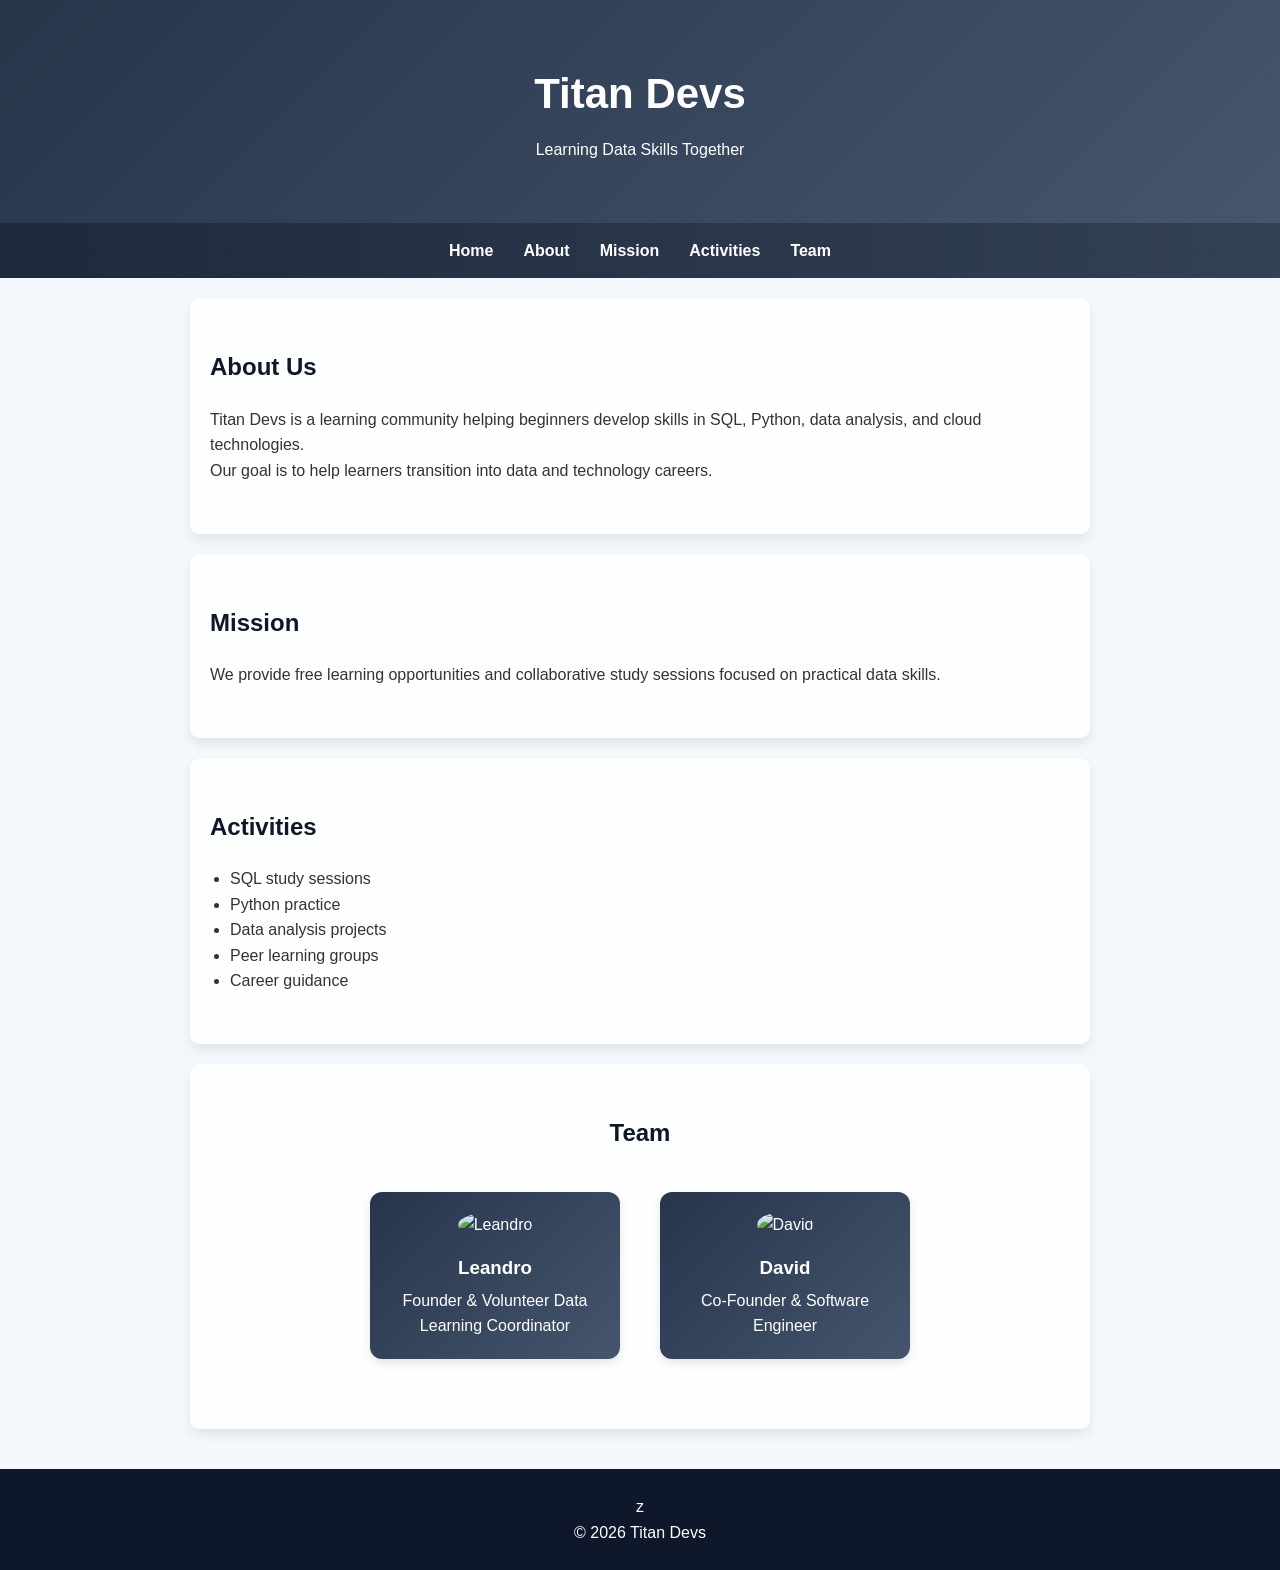
==== index.html @ fba9ceab "Revamp index.html structure and content" ====
<!DOCTYPE html>
<html lang="en">
<head>
<meta charset="UTF-8">
<meta name="viewport" content="width=device-width, initial-scale=1.0">

<title>Titan Devs</title>

<link rel="stylesheet" href="style.css">

</head>

<body>

<header>
<h1>Titan Devs</h1>
<p>Learning Data Skills Together</p>
</header>

<nav>
<a href="index.html">Home</a>
<a href="about.html">About</a>
<a href="mission.html">Mission</a>
<a href="activities.html">Activities</a>
<a href="team.html">Team</a>
</nav>

<section id="about">
<h2>About Us</h2>

<p>
Titan Devs is a learning community helping beginners develop skills in SQL,
Python, data analysis, and cloud technologies.
</p>

<p>
Our goal is to help learners transition into data and technology careers.
</p>

</section>

<section id="mission">
<h2>Mission</h2>

<p>
We provide free learning opportunities and collaborative study sessions
focused on practical data skills.
</p>

</section>

<section id="activities">
<h2>Activities</h2>

<ul>
<li>SQL study sessions</li>
<li>Python practice</li>
<li>Data analysis projects</li>
<li>Peer learning groups</li>
<li>Career guidance</li>
</ul>
</section>

<section id="team">
<h2>Team</h2>

<div class="team-container">

  <div class="member">
    <img src="img/leandro.jpg" alt="Leandro">
    <h3>Leandro</h3>
    <p>Founder & Volunteer Data Learning Coordinator</p>
  </div>

  <div class="member">
    <img src="img/david.jpg" alt="David">
    <h3>David</h3>
    <p>Co-Founder & Software Engineer</p>
  </div>

</div>
</section>

<footer>z

<p>© 2026 Titan Devs</p>

</footer>

</body>
</html>
---- style.css ----
*{
margin:0;
padding:0;
box-sizing:border-box;
}

body{
font-family:Arial, Helvetica, sans-serif;
background:#f4f7fb;
color:#333;
line-height:1.6;
}

/* header */

header{
background: linear-gradient(135deg, #27354b, #44556d);
color:white;
text-align:center;
padding:60px 20px;
}

header h1{
font-size:42px;
margin-bottom:10px;
}

/* navigation */

nav{
background: linear-gradient(90deg, #1e293b, #334155);
display:flex;
justify-content:center;
gap:30px;
padding:15px;
}

nav a{
color:white;
text-decoration:red;
font-weight:bold;
}

nav a:hover{
color:#38bdf8;
}

/* sections */

section{
max-width:900px;
margin:auto;
padding:50px 20px;

background:rgba(255,255,255,0.85);
margin-top:20px;
border-radius:10px;
box-shadow:0 6px 12px rgba(0,0,0,0.08);

/* animación */
transition: transform 0.3s ease, box-shadow 0.3s ease;
}

section:hover{
transform: translateY(-6px);
box-shadow:0 12px 25px rgba(0,0,0,0.15);
}

section h2{
margin-bottom:20px;
color:#0f172a;
}

ul{
margin-left:20px;
}

/* cards feel */

section{
background:rgba(255,255,255,0.85);
margin-top:20px;
border-radius:10px;
box-shadow:0 6px 12px rgba(0,0,0,0.08);
}

/* footer */

footer{
margin-top:40px;
background:#0f172a;
color:white;
text-align:center;
padding:25px;
} 



#team{
text-align:center;
}

.team-container{
display:flex;
justify-content:center;
gap:40px;
flex-wrap:wrap;
padding:20px;
}

.member{
background: linear-gradient(135deg, #27354b, #44556d);
color:white;
padding:20px;
border-radius:12px;
box-shadow:0 4px 10px rgba(0,0,0,0.1);
width:250px;
}

.member img{
width:120px;
height:120px;
border-radius:50%;
object-fit:cover;
margin-bottom:15px;
}

.member h3{
margin-bottom:5px;
}
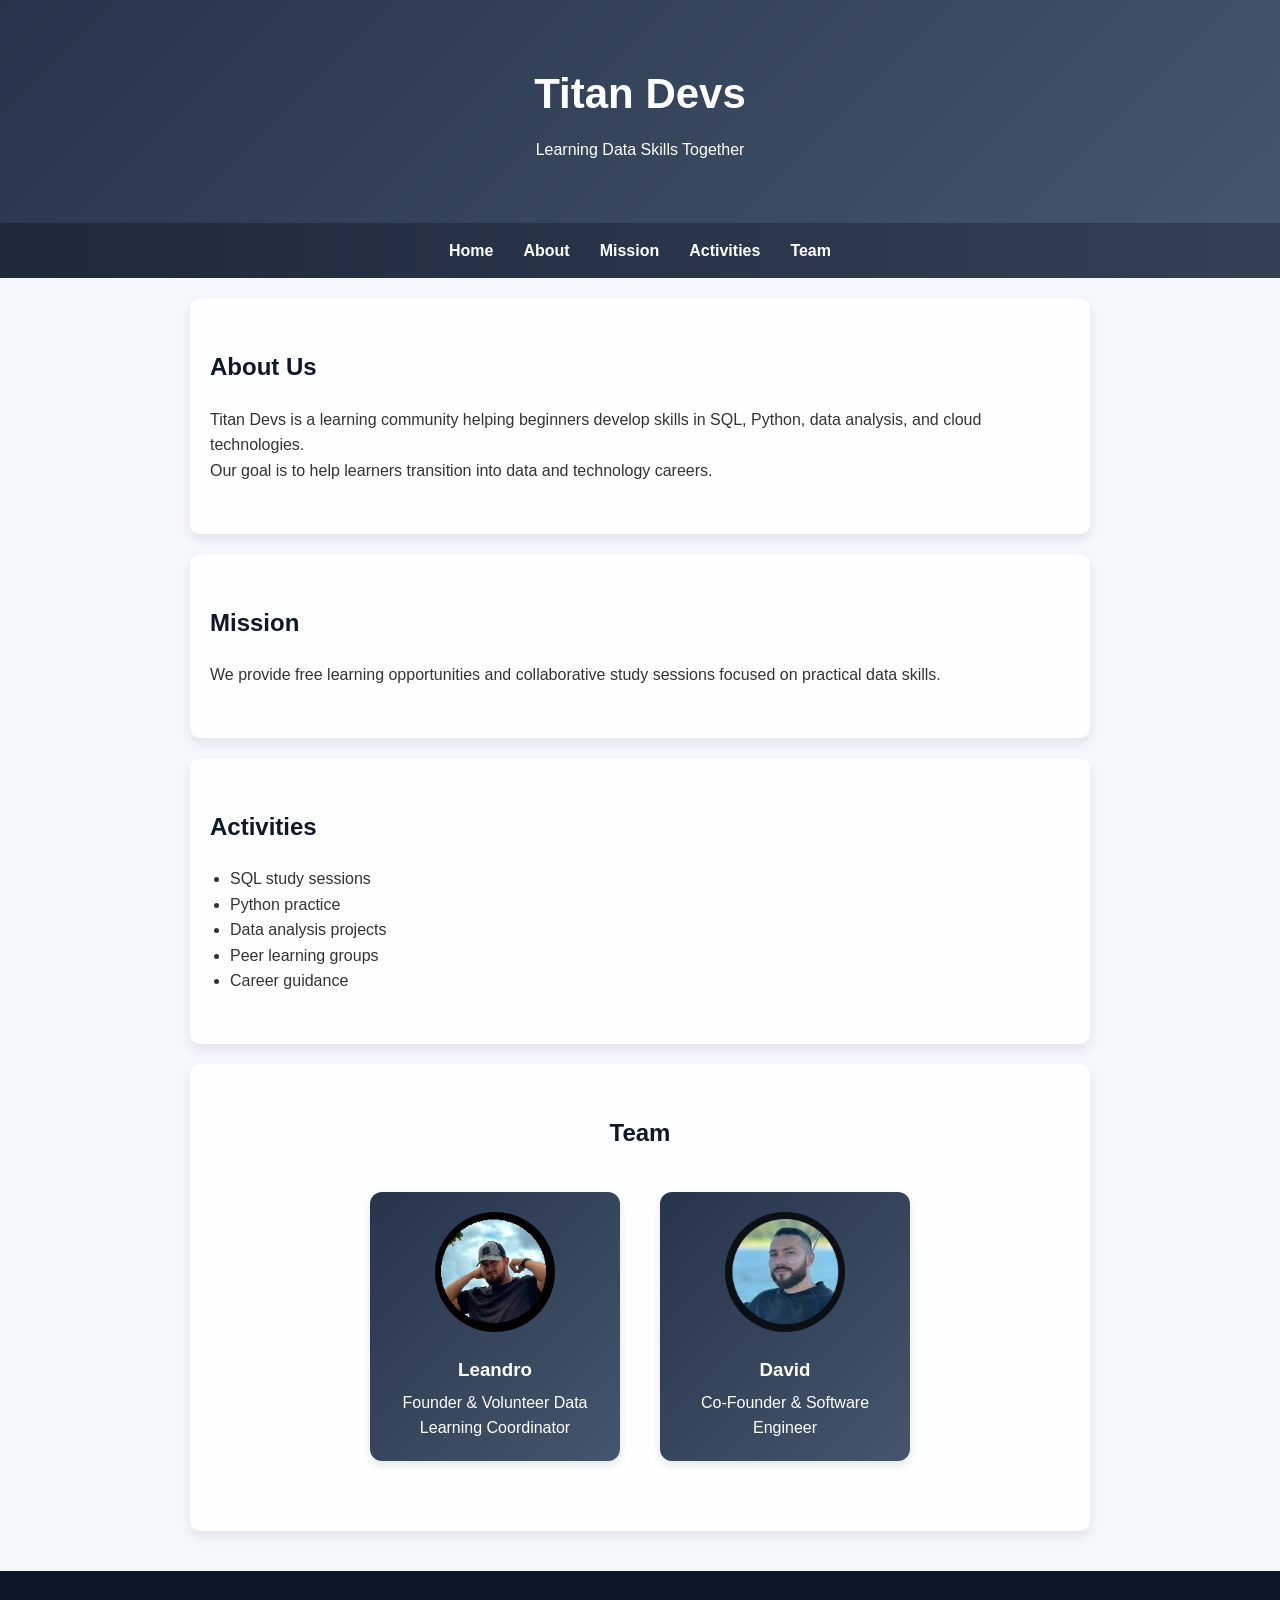
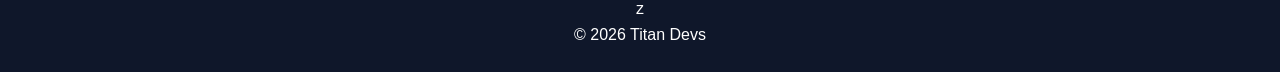
==== commit 52958a3b: "Fix image source paths for team member profiles Updated image source paths for team members." ====
--- a/index.html
+++ b/index.html
@@ -67,13 +67,13 @@
 <div class="team-container">
 
   <div class="member">
-    <img src="img/leandro.jpg" alt="Leandro">
+    <img src="leandro.jpg" alt="Leandro">
     <h3>Leandro</h3>
     <p>Founder & Volunteer Data Learning Coordinator</p>
   </div>
 
   <div class="member">
-    <img src="img/david.jpg" alt="David">
+    <img src="david.jpg" alt="David">
     <h3>David</h3>
     <p>Co-Founder & Software Engineer</p>
   </div>
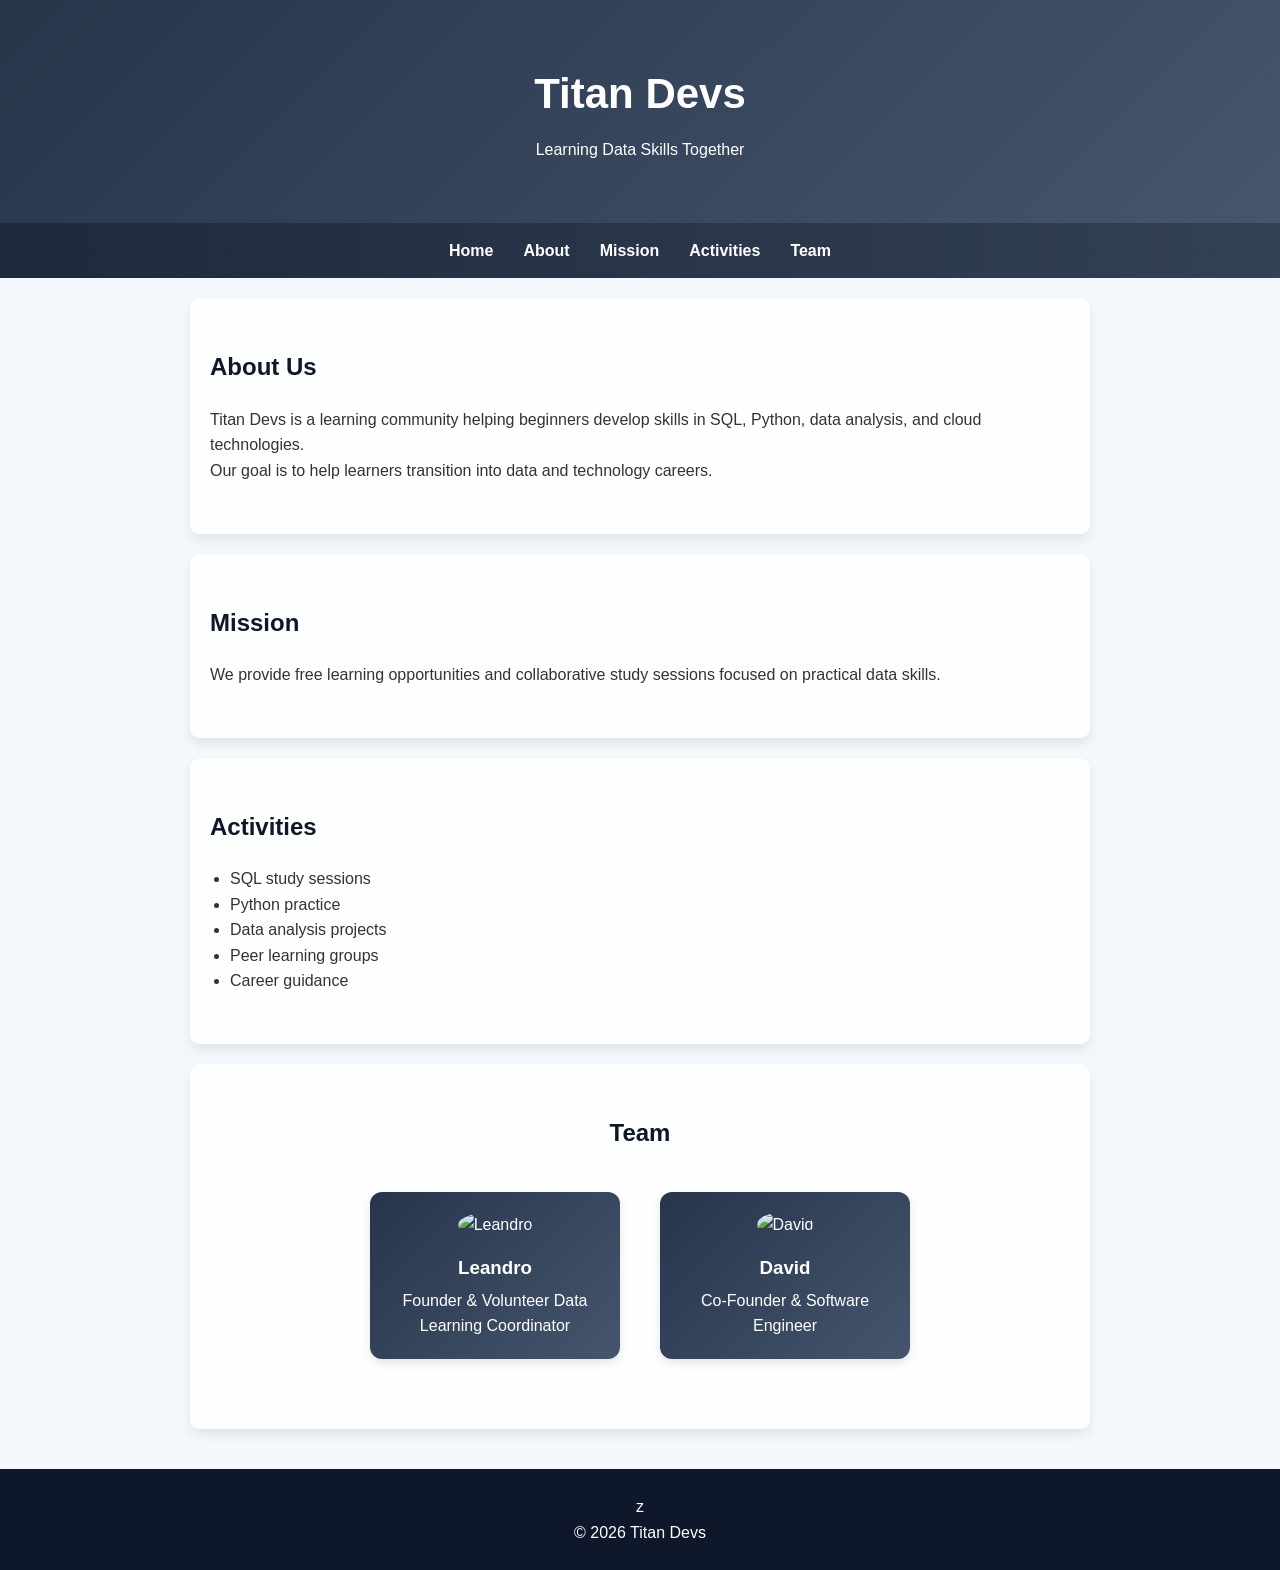
==== commit f1eb348c: "Fix image paths for team member profiles Updated image source paths for team members." ====
--- a/index.html
+++ b/index.html
@@ -67,13 +67,13 @@
 <div class="team-container">
 
   <div class="member">
-    <img src="leandro.jpg" alt="Leandro">
+    <img src="img/leandro.jpg" alt="Leandro">
     <h3>Leandro</h3>
     <p>Founder & Volunteer Data Learning Coordinator</p>
   </div>
 
   <div class="member">
-    <img src="david.jpg" alt="David">
+    <img src="img/david.jpg" alt="David">
     <h3>David</h3>
     <p>Co-Founder & Software Engineer</p>
   </div>
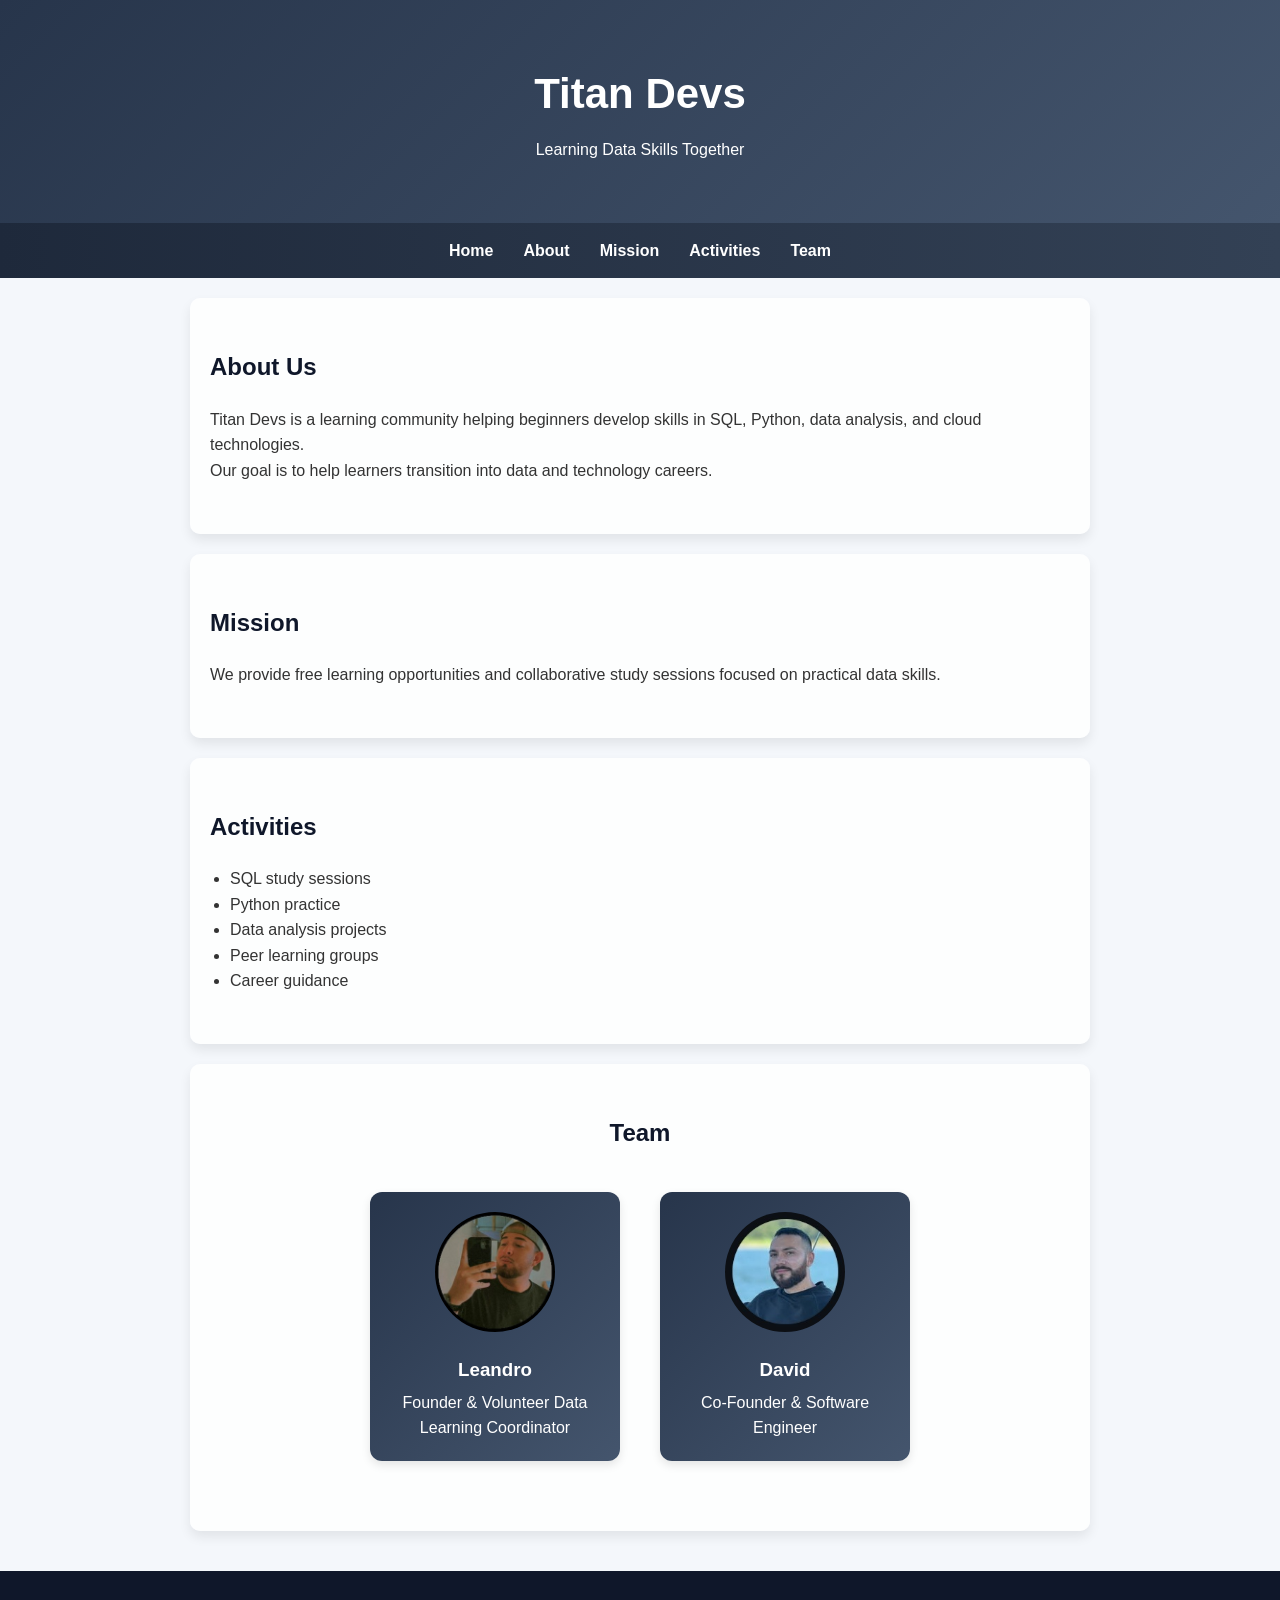
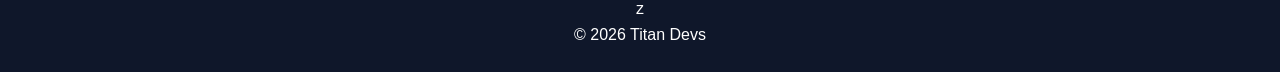
==== commit af7fceef: "Change Leandro's image format to .jpeg fixing path" ====
--- a/index.html
+++ b/index.html
@@ -67,7 +67,7 @@
 <div class="team-container">
 
   <div class="member">
-    <img src="img/leandro.jpg" alt="Leandro">
+    <img src="img/leandro.jpeg" alt="Leandro">
     <h3>Leandro</h3>
     <p>Founder & Volunteer Data Learning Coordinator</p>
   </div>
--- a/style.css
+++ b/style.css
@@ -37,7 +37,7 @@
 
 nav a{
 color:white;
-text-decoration:red;
+text-decoration:none;
 font-weight:bold;
 }
 
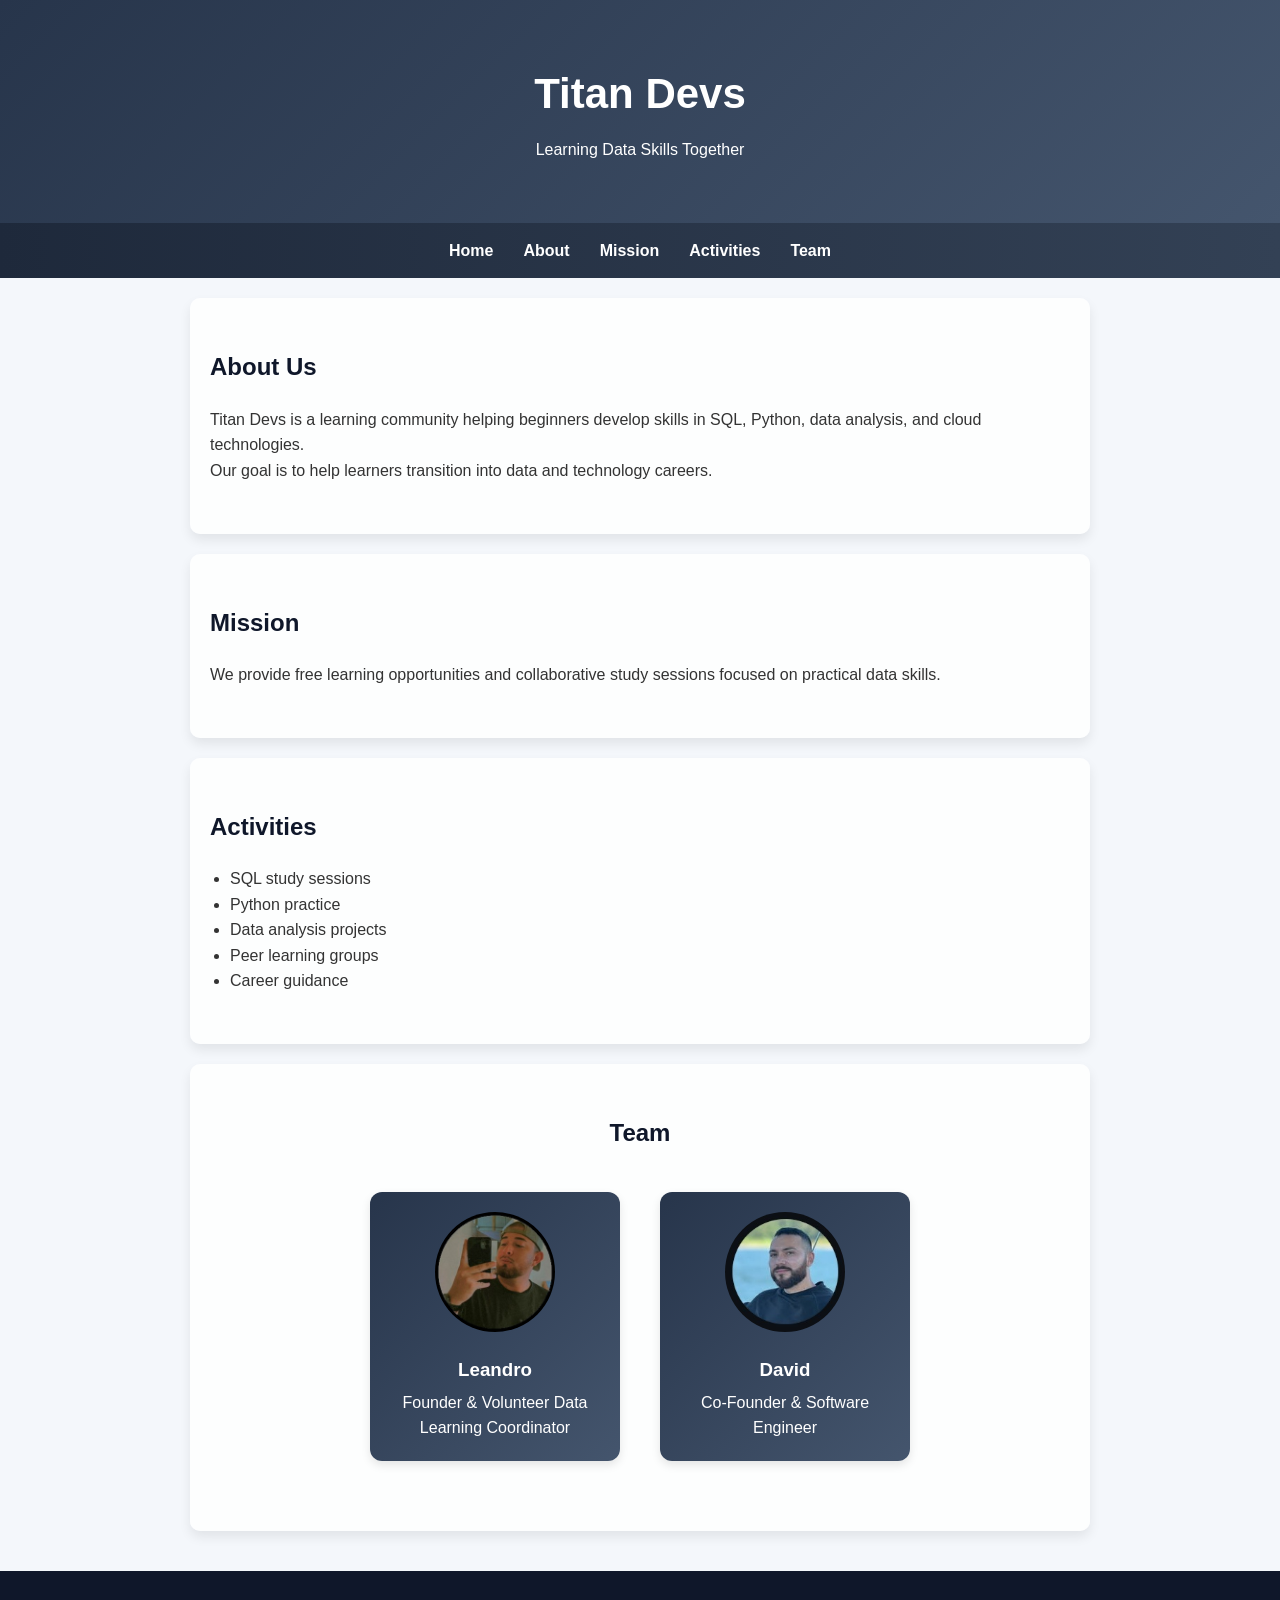
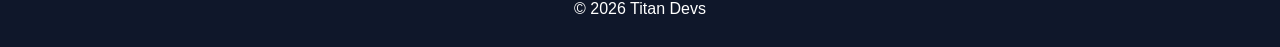
==== commit 789fa3ab: "Fix footer formatting in index.html" ====
--- a/index.html
+++ b/index.html
@@ -81,7 +81,7 @@
 </div>
 </section>
 
-<footer>z
+<footer>
 
 <p>© 2026 Titan Devs</p>
 
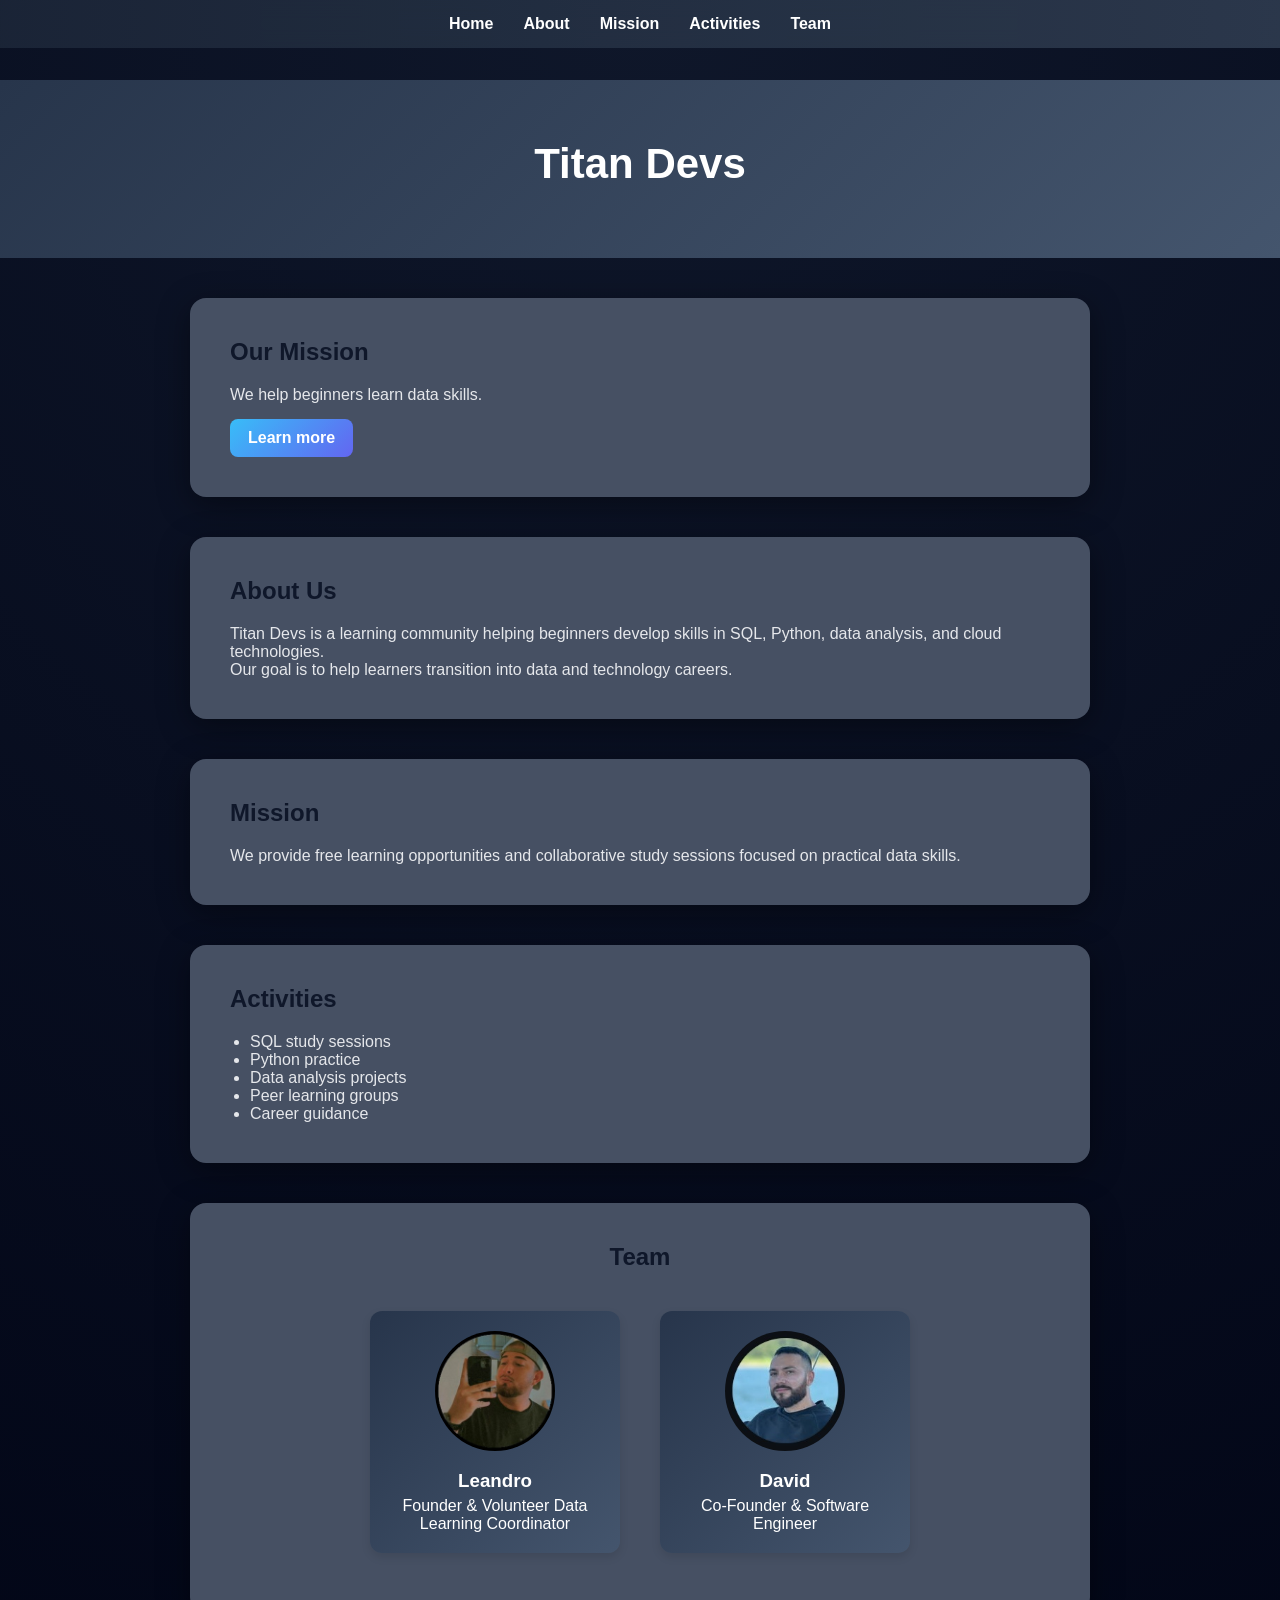
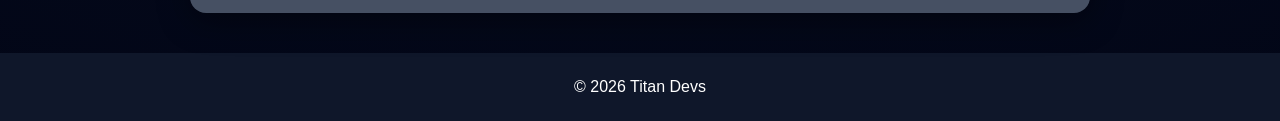
==== commit 0ef4373e: "Add card styling and fade-in effect to sections in HTML files" ====
--- a/index.html
+++ b/index.html
@@ -13,8 +13,7 @@
 <body>
 
 <header>
-<h1>Titan Devs</h1>
-<p>Learning Data Skills Together</p>
+  <h1>Titan Devs</h1>
 </header>
 
 <nav>
@@ -25,7 +24,13 @@
 <a href="team.html">Team</a>
 </nav>
 
-<section id="about">
+<section class="card-section">
+  <h2>Our Mission</h2>
+  <p>We help beginners learn data skills.</p>
+  <a href="mission.html" class="card-btn">Learn more</a>
+</section>
+
+<section id="about" class="card-section">
 <h2>About Us</h2>
 
 <p>
@@ -39,7 +44,7 @@
 
 </section>
 
-<section id="mission">
+<section id="mission" class="card-section">
 <h2>Mission</h2>
 
 <p>
@@ -49,7 +54,7 @@
 
 </section>
 
-<section id="activities">
+<section id="activities" class="card-section">
 <h2>Activities</h2>
 
 <ul>
@@ -61,7 +66,7 @@
 </ul>
 </section>
 
-<section id="team">
+<section id="team" class="card-section">
 <h2>Team</h2>
 
 <div class="team-container">
@@ -81,6 +86,7 @@
 </div>
 </section>
 
+
 <footer>
 
 <p>© 2026 Titan Devs</p>
--- a/style.css
+++ b/style.css
@@ -5,10 +5,13 @@
 }
 
 body{
-font-family:Arial, Helvetica, sans-serif;
-background:#f4f7fb;
-color:#333;
-line-height:1.6;
+margin:0;
+font-family: 'Inter', sans-serif;
+background: radial-gradient(circle at top, #0f172a, #020617);
+color:#e5e7eb;
+}
+body{
+padding-top:80px;
 }
 
 /* header */
@@ -25,45 +28,49 @@
 margin-bottom:10px;
 }
 
+/* hero section */
+.hero{
+    text-align: center;
+    padding: 140px 20px;
+}
+
 /* navigation */
 
 nav{
-background: linear-gradient(90deg, #1e293b, #334155);
+position:fixed;
+top:0;
+width:100%;
+
+background: linear-gradient(90deg, rgba(30,41,59,0.8), rgba(51,65,85,0.8));
+backdrop-filter: blur(10px);
+
 display:flex;
 justify-content:center;
 gap:30px;
 padding:15px;
+z-index:1000;
 }
 
 nav a{
 color:white;
 text-decoration:none;
 font-weight:bold;
-}
-
-nav a:hover{
-color:#38bdf8;
+transition: color 0.2s ease;
 }
 
 /* sections */
 
 section{
-max-width:900px;
-margin:auto;
-padding:50px 20px;
-
-background:rgba(255,255,255,0.85);
+background:rgba(115, 125, 155, 0.85);
 margin-top:20px;
 border-radius:10px;
 box-shadow:0 6px 12px rgba(0,0,0,0.08);
-
-/* animación */
-transition: transform 0.3s ease, box-shadow 0.3s ease;
+transition: transform 0.25s ease, box-shadow 0.25s ease;
 }
 
 section:hover{
-transform: translateY(-6px);
-box-shadow:0 12px 25px rgba(0,0,0,0.15);
+transform: translateY(-10px) scale(1.01);
+box-shadow:0 20px 40px rgba(0,0,0,0.3);
 }
 
 section h2{
@@ -78,7 +85,7 @@
 /* cards feel */
 
 section{
-background:rgba(255,255,255,0.85);
+background:rgba(115, 125, 155, 0.85);
 margin-top:20px;
 border-radius:10px;
 box-shadow:0 6px 12px rgba(0,0,0,0.08);
@@ -128,3 +135,39 @@
 .member h3{
 margin-bottom:5px;
 }
+
+/* card section NUEVO */
+.card-section{
+background:rgb(70, 80, 99);
+backdrop-filter: blur(12px);
+border-radius:16px;
+padding:40px;
+margin:40px auto;
+max-width:900px;
+box-shadow:0 8px 32px rgba(0,0,0,0.4);
+}
+
+
+
+
+.card-btn{
+display:inline-block;
+margin-top:15px;
+padding:10px 18px;
+background:linear-gradient(135deg,#38bdf8,#6366f1);
+color:white;
+text-decoration:none;
+border-radius:8px;
+font-weight:600;
+transition: all 0.3s ease;
+}
+
+.card-btn:hover{
+background:linear-gradient(135deg,#0ea5e9,#4f46e5);
+transform: translateY(-2px);
+box-shadow:0 8px 18px rgba(0,0,0,0.25);
+}
+
+.card-section:hover .card-btn{
+transform: translateX(0px);
+}
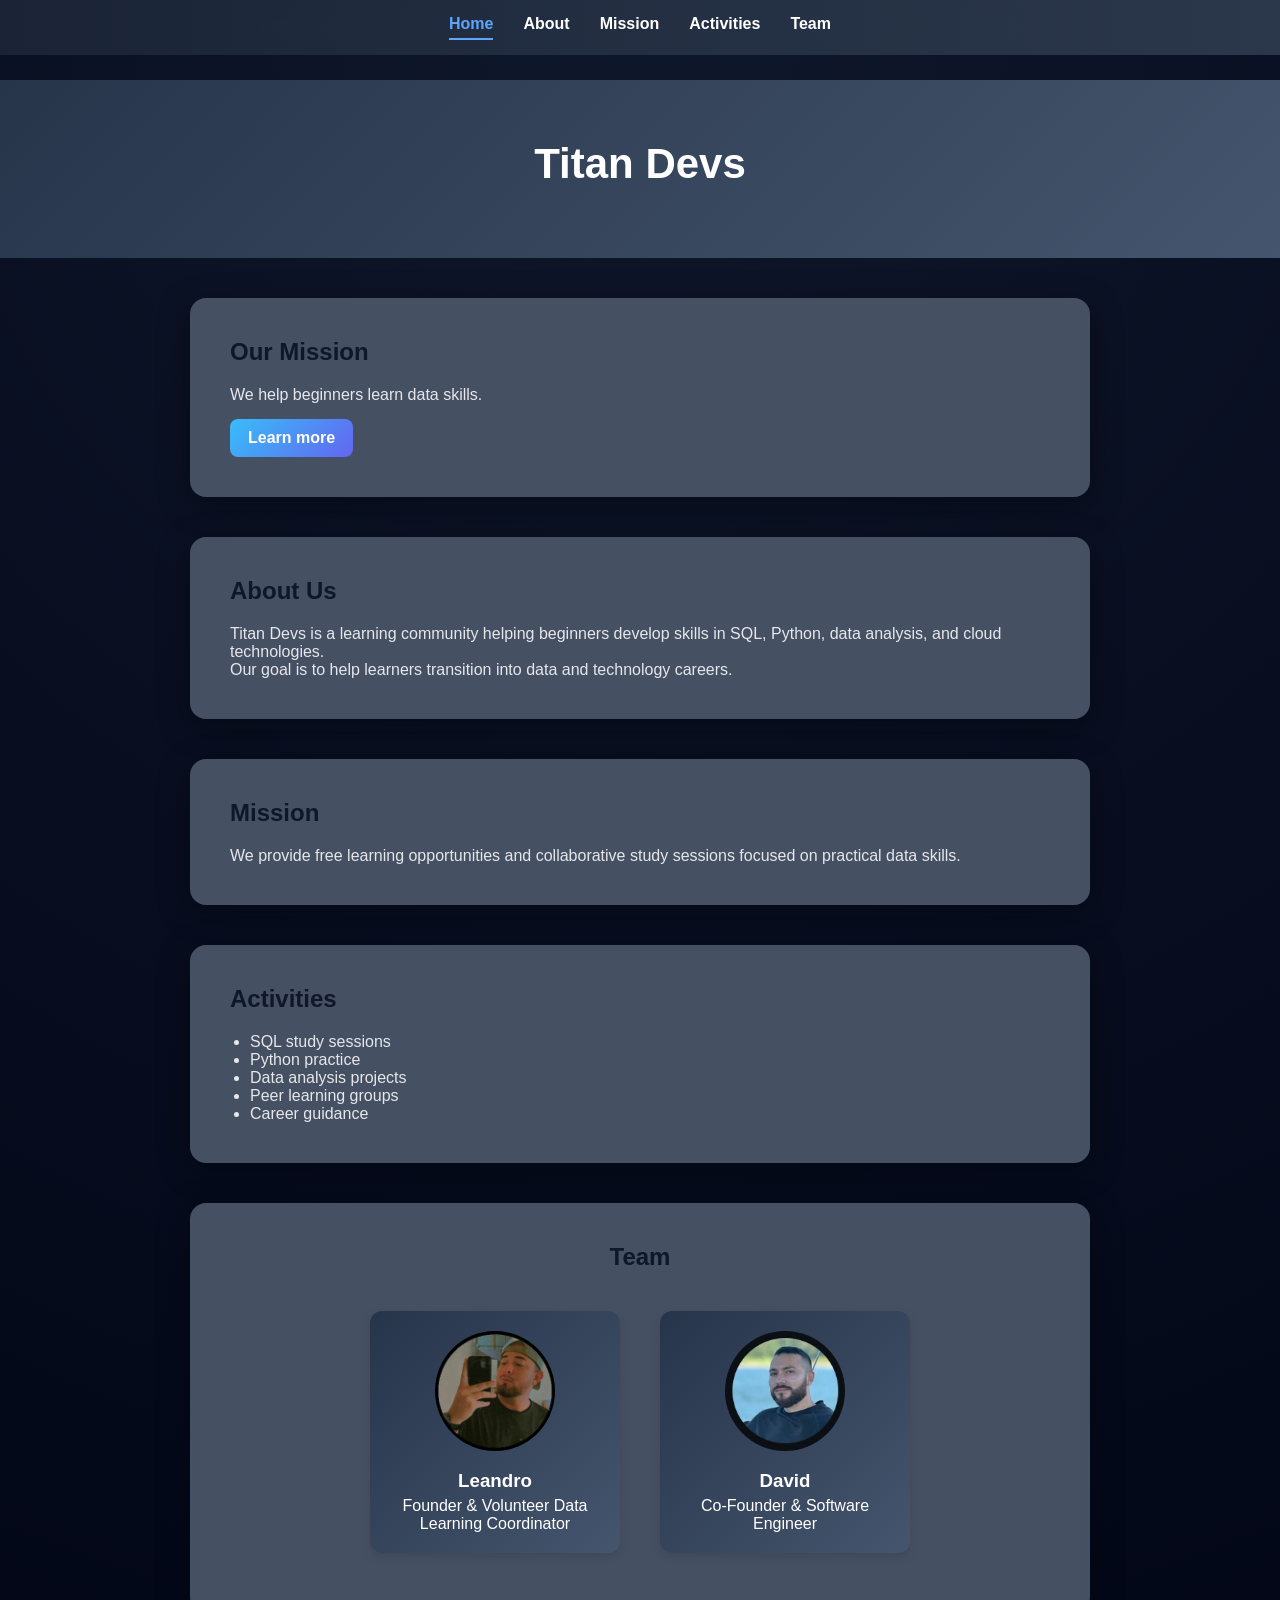
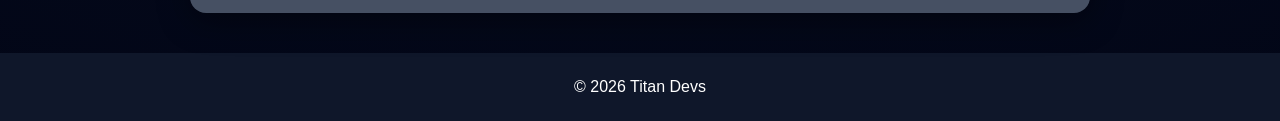
==== commit afc88c21: "Refactor navigation structure and add dynamic loading for improved maintainability" ====
--- a/index.html
+++ b/index.html
@@ -16,13 +16,7 @@
   <h1>Titan Devs</h1>
 </header>
 
-<nav>
-<a href="index.html">Home</a>
-<a href="about.html">About</a>
-<a href="mission.html">Mission</a>
-<a href="activities.html">Activities</a>
-<a href="team.html">Team</a>
-</nav>
+<div id="nav-placeholder"></div>
 
 <section class="card-section">
   <h2>Our Mission</h2>
@@ -93,5 +87,6 @@
 
 </footer>
 
+<script src="load-nav.js"></script>
 </body>
 </html>
--- a/style.css
+++ b/style.css
@@ -55,7 +55,18 @@
 color:white;
 text-decoration:none;
 font-weight:bold;
-transition: color 0.2s ease;
+transition: color 0.2s ease, border-bottom 0.2s ease;
+padding-bottom:5px;
+border-bottom: 2px solid transparent;
+}
+
+nav a:hover{
+color:#60a5fa;
+}
+
+nav a.active{
+color:#60a5fa;
+border-bottom: 2px solid #60a5fa;
 }
 
 /* sections */
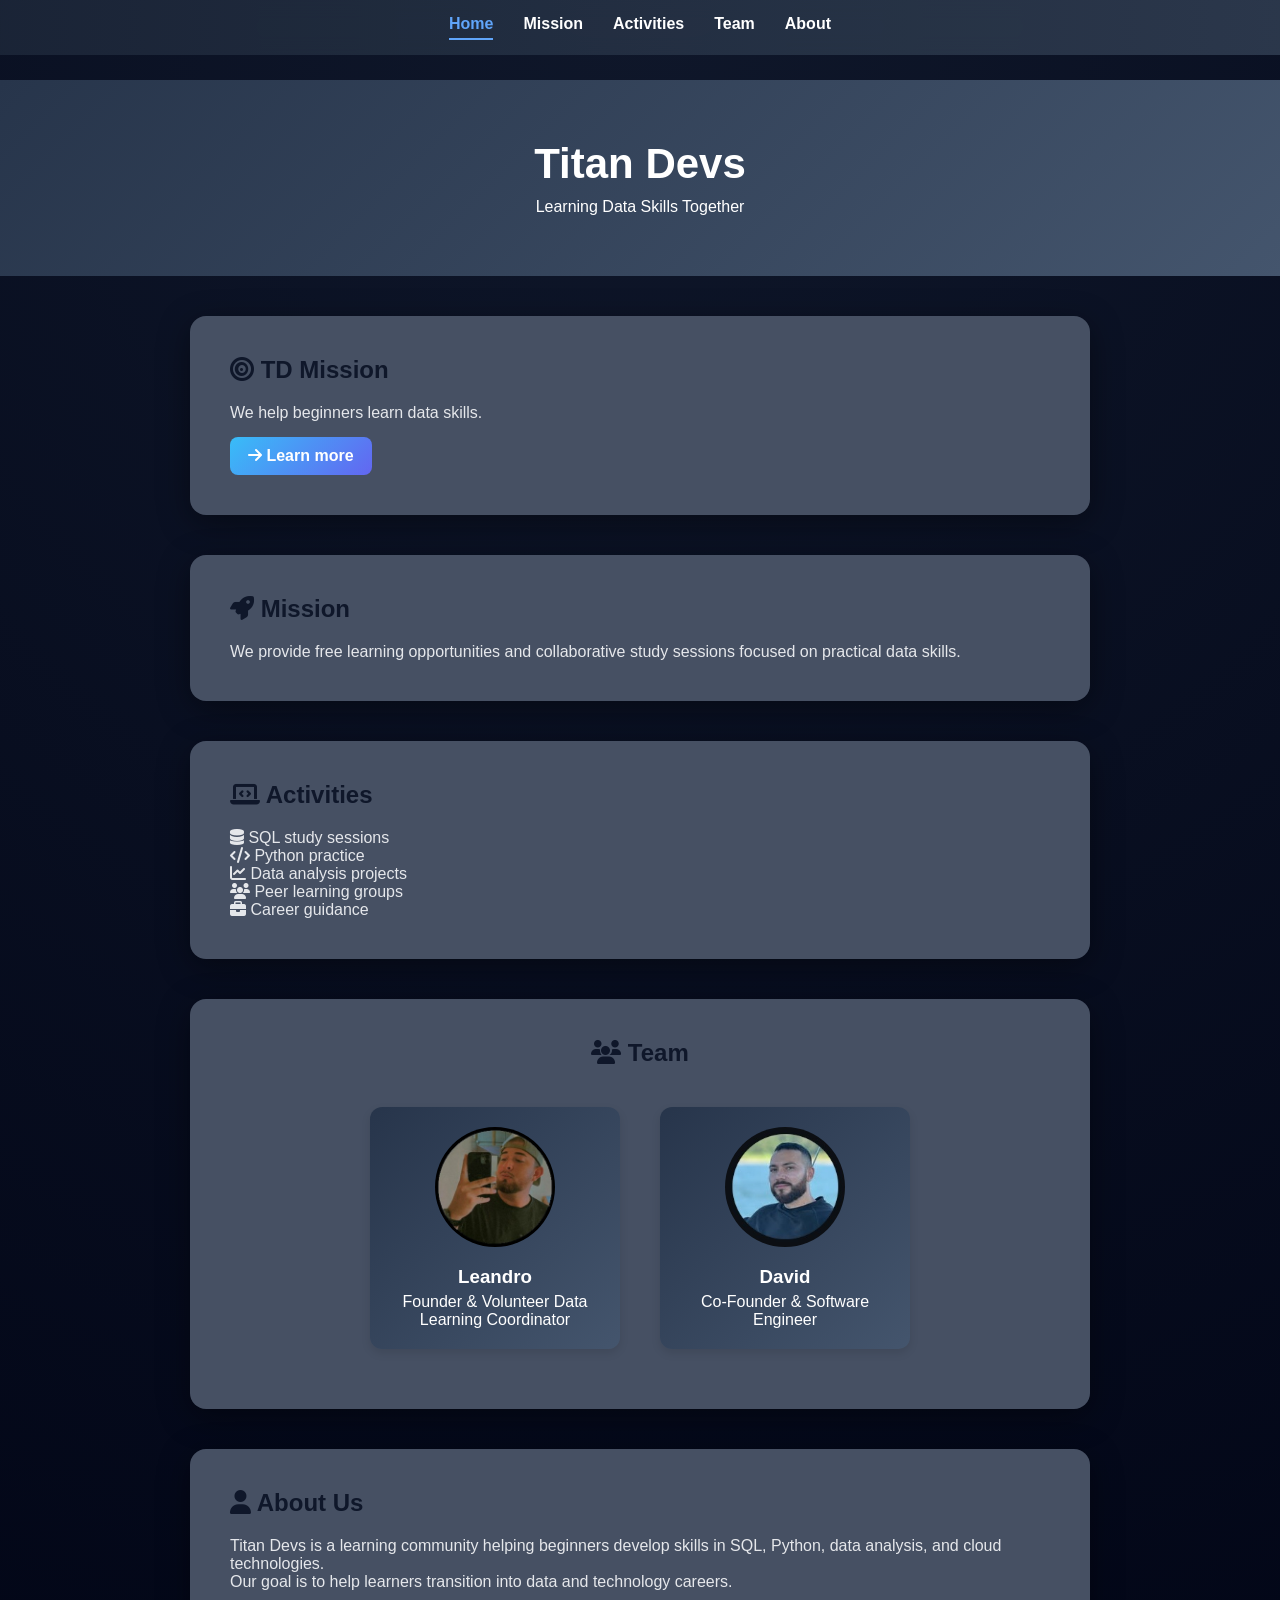
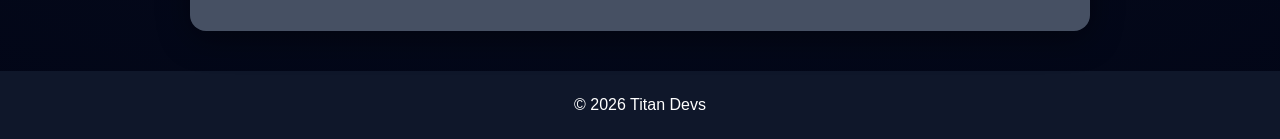
==== commit 688cab6d: "Add Font Awesome icons and improve section headings across multiple HTML files" ====
--- a/index.html
+++ b/index.html
@@ -1,6 +1,7 @@
 <!DOCTYPE html>
 <html lang="en">
 <head>
+<link rel="stylesheet" href="https://cdnjs.cloudflare.com/ajax/libs/font-awesome/6.5.0/css/all.min.css">
 <meta charset="UTF-8">
 <meta name="viewport" content="width=device-width, initial-scale=1.0">
 
@@ -14,32 +15,21 @@
 
 <header>
   <h1>Titan Devs</h1>
+  <p>Learning Data Skills Together</p>
 </header>
 
 <div id="nav-placeholder"></div>
 
 <section class="card-section">
-  <h2>Our Mission</h2>
+  <h2><i class="fas fa-bullseye"></i> TD Mission</h2>
   <p>We help beginners learn data skills.</p>
-  <a href="mission.html" class="card-btn">Learn more</a>
-</section>
-
-<section id="about" class="card-section">
-<h2>About Us</h2>
-
-<p>
-Titan Devs is a learning community helping beginners develop skills in SQL,
-Python, data analysis, and cloud technologies.
-</p>
-
-<p>
-Our goal is to help learners transition into data and technology careers.
-</p>
-
+  <a href="mission.html" class="card-btn">
+  <i class="fas fa-arrow-right"></i> Learn more
+</a>
 </section>
 
 <section id="mission" class="card-section">
-<h2>Mission</h2>
+<h2><i class="fas fa-rocket"></i> Mission</h2>
 
 <p>
 We provide free learning opportunities and collaborative study sessions
@@ -49,19 +39,19 @@
 </section>
 
 <section id="activities" class="card-section">
-<h2>Activities</h2>
+<h2><i class="fas fa-laptop-code"></i> Activities</h2>
 
 <ul>
-<li>SQL study sessions</li>
-<li>Python practice</li>
-<li>Data analysis projects</li>
-<li>Peer learning groups</li>
-<li>Career guidance</li>
+<li><i class="fas fa-database"></i> SQL study sessions</li>
+<li><i class="fas fa-code"></i> Python practice</li>
+<li><i class="fas fa-chart-line"></i> Data analysis projects</li>
+<li><i class="fas fa-users"></i> Peer learning groups</li>
+<li><i class="fas fa-briefcase"></i> Career guidance</li>
 </ul>
 </section>
 
 <section id="team" class="card-section">
-<h2>Team</h2>
+<h2><i class="fas fa-users"></i> Team</h2>
 
 <div class="team-container">
 
@@ -80,6 +70,21 @@
 </div>
 </section>
 
+<section id="about" class="card-section">
+<h2><i class="fas fa-user"></i> About Us</h2>
+
+<p>
+Titan Devs is a learning community helping beginners develop skills in SQL,
+Python, data analysis, and cloud technologies.
+</p>
+
+<p>
+Our goal is to help learners transition into data and technology careers.
+</p>
+
+</section>
+
+
 
 <footer>
 
--- a/style.css
+++ b/style.css
@@ -89,8 +89,12 @@
 color:#0f172a;
 }
 
+
+/*para quitar puntos antes de los iconos*/
 ul{
-margin-left:20px;
+list-style: none;
+padding: 0;
+margin-left: 0;
 }
 
 /* cards feel */
